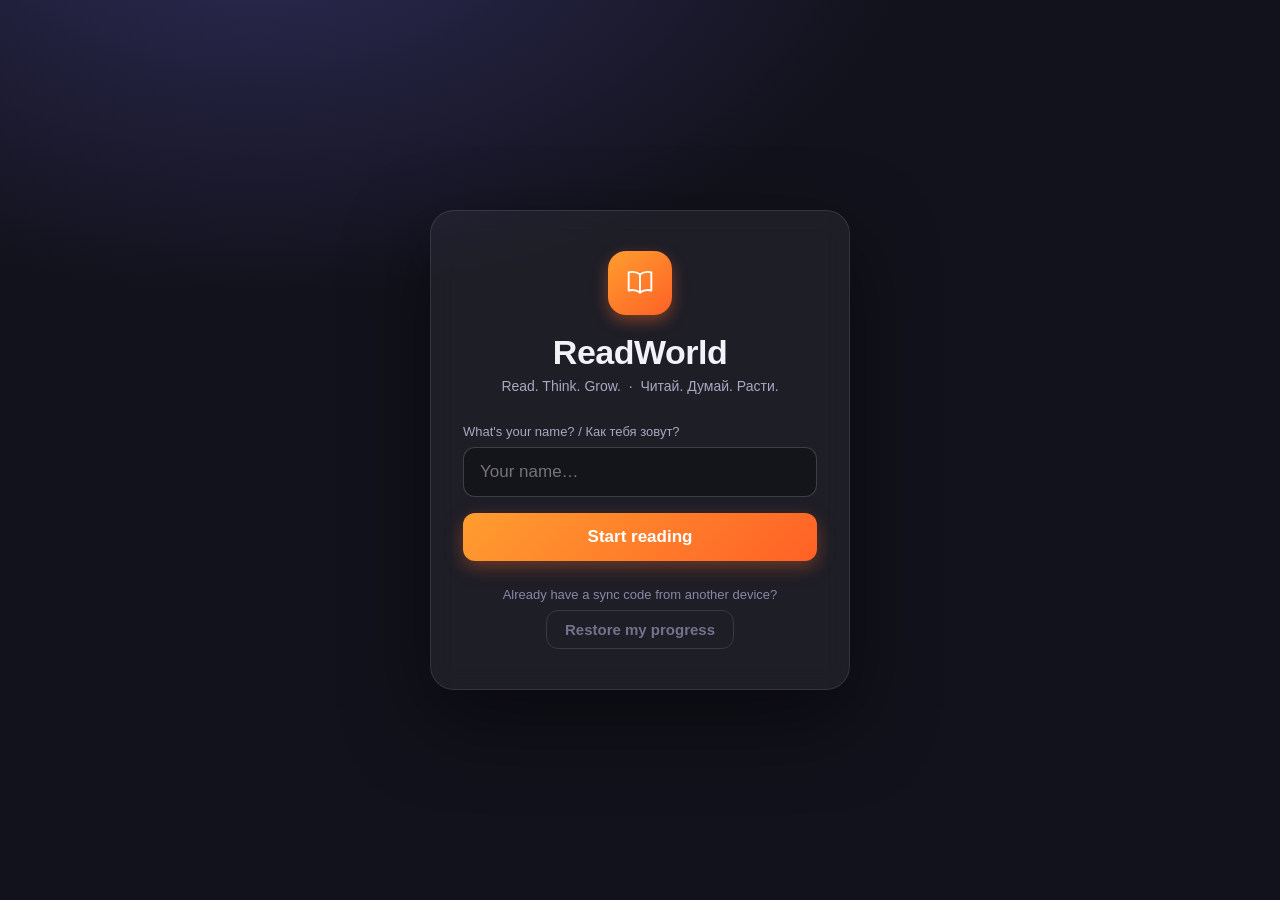
==== docs/index.html @ df469589 "Add full-length unabridged classics and refine chapter-list design - Import three complete public-do" ====
<!DOCTYPE html>
<html lang="en">
<head>
<meta charset="UTF-8">
<meta name="viewport" content="width=device-width, initial-scale=1.0, viewport-fit=cover">
<meta name="theme-color" content="#14141f">
<title>ReadWorld — Read. Think. Grow.</title>
<meta name="description" content="A reading platform for young readers with built-in comprehension questions. English & Russian, Years 4–9.">

<!-- App icons -->
<link rel="icon" type="image/svg+xml" href="favicon.svg">
<link rel="icon" type="image/png" sizes="32x32" href="favicon-32.png">
<link rel="apple-touch-icon" href="apple-touch-icon.png">
<link rel="manifest" href="manifest.webmanifest">

<!-- Add to Home Screen (iOS + Android) -->
<meta name="apple-mobile-web-app-capable" content="yes">
<meta name="mobile-web-app-capable" content="yes">
<meta name="apple-mobile-web-app-status-bar-style" content="black-translucent">
<meta name="apple-mobile-web-app-title" content="ReadWorld">
<meta name="application-name" content="ReadWorld">

<!-- Share preview (Open Graph + Twitter) -->
<meta property="og:type" content="website">
<meta property="og:site_name" content="ReadWorld">
<meta property="og:title" content="ReadWorld — Read. Think. Grow.">
<meta property="og:description" content="A reading platform with comprehension questions. English & Russian, Years 4–9.">
<meta property="og:url" content="https://erdanthecoder.github.io/world/">
<meta property="og:image" content="https://erdanthecoder.github.io/world/og-image.png">
<meta property="og:image:width" content="1200">
<meta property="og:image:height" content="630">
<meta name="twitter:card" content="summary_large_image">
<meta name="twitter:title" content="ReadWorld — Read. Think. Grow.">
<meta name="twitter:description" content="A reading platform with comprehension questions. English & Russian, Years 4–9.">
<meta name="twitter:image" content="https://erdanthecoder.github.io/world/og-image.png">

<link rel="stylesheet" href="css/app.css">
</head>
<body>

<!-- ===================== WELCOME / PROFILE ===================== -->
<div id="welcome-screen" class="screen hidden">
  <div class="welcome-card">
    <div class="brand-mark brand-mark-lg" aria-hidden="true">
      <svg viewBox="0 0 48 48" fill="none" stroke="currentColor" stroke-width="2.4" stroke-linecap="round" stroke-linejoin="round">
        <path d="M24 13c-2.7-1.9-6.2-3-9.7-3-1.8 0-3.4.2-4.6.6v22.9c1.2-.4 2.8-.6 4.6-.6 3.5 0 7 1.1 9.7 3"/>
        <path d="M24 13c2.7-1.9 6.2-3 9.7-3 1.8 0 3.4.2 4.6.6v22.9c-1.2-.4-2.8-.6-4.6-.6-3.5 0-7 1.1-9.7 3"/>
        <path d="M24 13v22.9"/>
      </svg>
    </div>
    <h1>ReadWorld</h1>
    <p class="welcome-tag">Read. Think. Grow. &nbsp;·&nbsp; Читай. Думай. Расти.</p>
    <label class="field-label" for="profile-name">What's your name? / Как тебя зовут?</label>
    <input id="profile-name" type="text" maxlength="24" placeholder="Your name…" autocomplete="off">
    <button id="btn-start" class="btn btn-primary btn-lg">Start reading</button>
    <div class="welcome-sync">
      <span>Already have a sync code from another device?</span>
      <button id="btn-restore" class="btn btn-ghost">Restore my progress</button>
    </div>
  </div>
</div>

<!-- ===================== LIBRARY ===================== -->
<div id="library-screen" class="screen hidden">
  <header class="lib-header">
    <div class="lib-header-inner">
      <div class="lib-brand">
        <span class="brand-mark" aria-hidden="true">
          <svg viewBox="0 0 48 48" fill="none" stroke="currentColor" stroke-width="2.6" stroke-linecap="round" stroke-linejoin="round">
            <path d="M24 13c-2.7-1.9-6.2-3-9.7-3-1.8 0-3.4.2-4.6.6v22.9c1.2-.4 2.8-.6 4.6-.6 3.5 0 7 1.1 9.7 3"/>
            <path d="M24 13c2.7-1.9 6.2-3 9.7-3 1.8 0 3.4.2 4.6.6v22.9c-1.2-.4-2.8-.6-4.6-.6-3.5 0-7 1.1-9.7 3"/>
            <path d="M24 13v22.9"/>
          </svg>
        </span>
        <div>
          <div class="lib-title">ReadWorld</div>
          <div class="lib-sub" id="lib-greeting">Hello!</div>
        </div>
      </div>
      <div class="lib-actions">
        <button id="btn-stats" class="icon-btn" title="My progress" aria-label="My progress">
          <svg viewBox="0 0 24 24" fill="none" stroke="currentColor" stroke-width="1.8" stroke-linecap="round" stroke-linejoin="round"><circle cx="12" cy="9" r="6"/><path d="M8.4 14.3 7 22l5-2.8L17 22l-1.4-7.7"/></svg>
        </button>
        <button id="btn-sync" class="icon-btn" title="Sync across devices" aria-label="Sync across devices">
          <svg viewBox="0 0 24 24" fill="none" stroke="currentColor" stroke-width="1.8" stroke-linecap="round" stroke-linejoin="round"><path d="M20 11a8 8 0 0 0-14.3-4.6L3 9"/><path d="M4 13a8 8 0 0 0 14.3 4.6L21 15"/><path d="M3 4v5h5"/><path d="M21 20v-5h-5"/></svg>
        </button>
        <button id="btn-profile" class="icon-btn" title="Profile" aria-label="Profile">
          <svg viewBox="0 0 24 24" fill="none" stroke="currentColor" stroke-width="1.8" stroke-linecap="round" stroke-linejoin="round"><circle cx="12" cy="8" r="4"/><path d="M5 21v-1a7 7 0 0 1 14 0v1"/></svg>
        </button>
      </div>
    </div>
    <div class="lib-search-row">
      <span class="search-ic" aria-hidden="true">
        <svg viewBox="0 0 24 24" fill="none" stroke="currentColor" stroke-width="1.8" stroke-linecap="round" stroke-linejoin="round"><circle cx="11" cy="11" r="7"/><path d="m21 21-4.3-4.3"/></svg>
      </span>
      <input id="lib-search" type="search" placeholder="Search books… / Поиск книг…">
    </div>
    <nav class="lib-filters" id="lib-filters">
      <button class="chip active" data-filter="all">All books</button>
      <button class="chip" data-filter="continue">Continue</button>
      <button class="chip" data-filter="en">English</button>
      <button class="chip" data-filter="ru">Русский</button>
      <button class="chip" data-filter="science">Science</button>
      <button class="chip" data-filter="maths">Maths</button>
      <button class="chip" data-filter="fiction">Stories</button>
    </nav>
    <nav class="lib-filters lib-years" id="lib-years">
      <button class="chip yr active" data-year="all">All years</button>
      <button class="chip yr" data-year="4">Year 4</button>
      <button class="chip yr" data-year="5">Year 5</button>
      <button class="chip yr" data-year="6">Year 6</button>
      <button class="chip yr" data-year="7">Year 7</button>
      <button class="chip yr" data-year="8">Year 8</button>
      <button class="chip yr" data-year="9">Year 9</button>
    </nav>
  </header>
  <main id="lib-shelves" class="lib-shelves"></main>
  <footer class="lib-footer">ReadWorld · A family reading project · Classic texts presented as adapted graded-reader editions</footer>
</div>

<!-- ===================== BOOK DETAILS ===================== -->
<div id="detail-screen" class="screen hidden">
  <div class="detail-wrap">
    <button class="btn btn-ghost detail-back" id="btn-detail-back">
      <svg viewBox="0 0 24 24" fill="none" stroke="currentColor" stroke-width="1.9" stroke-linecap="round" stroke-linejoin="round"><path d="M15 5l-7 7 7 7"/></svg>
      Library
    </button>
    <div class="detail-card" id="detail-card"></div>
  </div>
</div>

<!-- ===================== READER ===================== -->
<div id="reader-screen" class="screen hidden">
  <header class="reader-top" id="reader-top">
    <button class="icon-btn" id="btn-reader-back" title="Back to library" aria-label="Back to library">
      <svg viewBox="0 0 24 24" fill="none" stroke="currentColor" stroke-width="1.9" stroke-linecap="round" stroke-linejoin="round"><path d="M15 5l-7 7 7 7"/></svg>
    </button>
    <div class="reader-book-title" id="reader-book-title"></div>
    <div class="reader-top-actions">
      <button class="icon-btn" id="btn-notes" title="Notes & highlights" aria-label="Notes and highlights">
        <svg viewBox="0 0 24 24" fill="none" stroke="currentColor" stroke-width="1.8" stroke-linecap="round" stroke-linejoin="round"><path d="M12 20h9"/><path d="M16.5 3.5a2.1 2.1 0 0 1 3 3L7 19l-4 1 1-4Z"/></svg>
        <span class="note-count hidden" id="note-count">0</span>
      </button>
      <button class="icon-btn" id="btn-toc" title="Contents" aria-label="Contents">
        <svg viewBox="0 0 24 24" fill="none" stroke="currentColor" stroke-width="1.9" stroke-linecap="round" stroke-linejoin="round"><path d="M4 7h16M4 12h16M4 17h16"/></svg>
      </button>
      <button class="icon-btn" id="btn-settings" title="Display settings" aria-label="Display settings"><span class="aa-glyph">Aa</span></button>
    </div>
  </header>

  <div class="reader-stage" id="reader-stage">
    <div class="reader-viewport" id="reader-viewport">
      <div class="reader-content" id="reader-content"></div>
    </div>
    <div class="sel-toolbar hidden" id="sel-toolbar">
      <button data-sel="highlight"><svg viewBox="0 0 24 24" fill="none" stroke="currentColor" stroke-width="1.9" stroke-linecap="round" stroke-linejoin="round"><path d="M4 20h16"/><path d="m6 16 8-8 4 4-8 8H6Z"/><path d="m12 6 3-3 4 4-3 3"/></svg>Highlight</button>
      <button data-sel="note"><svg viewBox="0 0 24 24" fill="none" stroke="currentColor" stroke-width="1.9" stroke-linecap="round" stroke-linejoin="round"><path d="M12 20h9"/><path d="M16.5 3.5a2.1 2.1 0 0 1 3 3L7 19l-4 1 1-4Z"/></svg>Add note</button>
    </div>
  </div>

  <footer class="reader-bottom" id="reader-bottom">
    <div class="reader-progressbar"><div class="reader-progress-fill" id="reader-progress-fill"></div></div>
    <div class="reader-meta">
      <span id="reader-chapter-label"></span>
      <span id="reader-page-label"></span>
      <span id="reader-percent-label"></span>
    </div>
  </footer>

  <!-- TOC drawer -->
  <div class="drawer-backdrop hidden" id="toc-backdrop"></div>
  <aside class="toc-drawer hidden" id="toc-drawer">
    <div class="toc-head">Contents · Оглавление</div>
    <div id="toc-list"></div>
  </aside>

  <!-- Notes drawer -->
  <div class="drawer-backdrop hidden" id="notes-backdrop"></div>
  <aside class="notes-drawer hidden" id="notes-drawer">
    <div class="toc-head">Notes &amp; highlights</div>
    <div id="notes-list"></div>
  </aside>

  <!-- Display settings popover -->
  <div class="settings-pop hidden" id="settings-pop">
    <div class="set-row">
      <span class="set-label">Font size</span>
      <div class="set-controls">
        <button class="set-btn" data-act="font-">A−</button>
        <button class="set-btn" data-act="font+">A+</button>
      </div>
    </div>
    <div class="set-row">
      <span class="set-label">Line spacing</span>
      <div class="set-controls">
        <button class="set-btn" data-act="line-">−</button>
        <button class="set-btn" data-act="line+">+</button>
      </div>
    </div>
    <div class="set-row">
      <span class="set-label">Font</span>
      <div class="set-controls">
        <button class="set-btn" data-act="serif">Serif</button>
        <button class="set-btn" data-act="sans">Sans</button>
      </div>
    </div>
    <div class="set-row">
      <span class="set-label">Theme</span>
      <div class="set-controls">
        <button class="theme-dot theme-light" data-act="th-light" title="Light" aria-label="Light theme"></button>
        <button class="theme-dot theme-sepia" data-act="th-sepia" title="Sepia" aria-label="Sepia theme"></button>
        <button class="theme-dot theme-dark" data-act="th-dark" title="Dark" aria-label="Dark theme"></button>
      </div>
    </div>
  </div>
</div>

<!-- ===================== QUIZ ===================== -->
<div id="quiz-overlay" class="overlay hidden">
  <div class="quiz-card" id="quiz-card"></div>
</div>

<!-- ===================== GENERIC MODAL ===================== -->
<div id="modal-overlay" class="overlay hidden">
  <div class="modal-card" id="modal-card"></div>
</div>

<div id="toast" class="toast hidden"></div>

<script src="js/data/en_science.js"></script>
<script src="js/data/en_maths.js"></script>
<script src="js/data/en_fiction.js"></script>
<script src="js/data/en_classics_full.js"></script>
<script src="js/data/ru_fiction.js"></script>
<script src="js/data/ru_edu.js"></script>
<script src="js/app.js"></script>
</body>
</html>
---- docs/css/app.css ----
/* ============================================================
   ReadWorld — Kindle-style reading platform
   ============================================================ */
* { margin: 0; padding: 0; box-sizing: border-box; }
html, body { height: 100%; }
body {
  font-family: -apple-system, BlinkMacSystemFont, "Segoe UI", Roboto, "Helvetica Neue", Arial, sans-serif;
  background: #12121c;
  color: #1c1c28;
  -webkit-font-smoothing: antialiased;
  overflow-x: hidden;
}
button { font-family: inherit; cursor: pointer; }
input { font-family: inherit; }
.hidden { display: none !important; }

.screen { min-height: 100vh; }

/* ---------- Buttons ---------- */
.btn {
  border: none; border-radius: 12px; padding: 10px 18px;
  font-size: 15px; font-weight: 600; transition: transform .12s, box-shadow .12s, background .12s;
}
.btn:active { transform: scale(.97); }
.btn-primary {
  background: linear-gradient(135deg, #ff9d2f, #ff6126);
  color: #fff; box-shadow: 0 6px 18px rgba(255, 110, 40, .35);
}
.btn-primary:hover { box-shadow: 0 8px 24px rgba(255,110,40,.5); }
.btn-lg { padding: 14px 28px; font-size: 17px; width: 100%; }
.btn-ghost {
  background: transparent; color: inherit; opacity: .8;
  border: 1px solid rgba(128,128,150,.35);
}
.btn-ghost:hover { opacity: 1; background: rgba(128,128,150,.12); }
.btn-icon { display: inline-flex; align-items: center; gap: 8px; }
.btn-icon .ic-play { display: inline-flex; width: 15px; height: 15px; }
.btn-icon .ic-play svg { width: 100%; height: 100%; }
.btn .ic-play svg { display: block; }
.detail-back { display: inline-flex; align-items: center; gap: 6px; }
.detail-back svg { width: 17px; height: 17px; }
.icon-btn {
  background: rgba(255,255,255,.08); border: 1px solid rgba(255,255,255,.1);
  color: inherit; width: 40px; height: 40px; border-radius: 12px;
  display: inline-flex; align-items: center; justify-content: center;
  transition: background .12s, border-color .12s;
}
.icon-btn:hover { background: rgba(255,255,255,.16); }
.icon-btn svg { width: 20px; height: 20px; }
.icon-btn .aa-glyph { font-size: 16px; font-weight: 700; letter-spacing: .5px; }

/* Brand mark */
.brand-mark {
  width: 42px; height: 42px; flex: 0 0 auto; border-radius: 12px;
  display: inline-flex; align-items: center; justify-content: center;
  background: linear-gradient(140deg, #ff9d2f, #ff6126); color: #fff;
  box-shadow: 0 6px 16px rgba(255,110,40,.4);
}
.brand-mark svg { width: 26px; height: 26px; }
.brand-mark-lg { width: 64px; height: 64px; border-radius: 18px; margin: 0 auto 18px; }
.brand-mark-lg svg { width: 38px; height: 38px; }

/* ============================================================
   WELCOME
   ============================================================ */
#welcome-screen {
  display: flex; align-items: center; justify-content: center;
  background: radial-gradient(1200px 700px at 20% -10%, #2d2b55 0%, #12121c 55%), #12121c;
  padding: 24px;
}
.welcome-card {
  width: 100%; max-width: 420px; text-align: center;
  background: rgba(255,255,255,.05); border: 1px solid rgba(255,255,255,.1);
  border-radius: 24px; padding: 40px 32px; color: #f2f2f7;
  backdrop-filter: blur(12px);
  box-shadow: 0 30px 80px rgba(0,0,0,.5);
}
.welcome-card h1 { font-size: 34px; letter-spacing: -.5px; margin-bottom: 6px; }
.welcome-tag { color: #a8a8c0; font-size: 14px; margin-bottom: 30px; }
.field-label { display: block; text-align: left; font-size: 13px; color: #a8a8c0; margin-bottom: 8px; }
#profile-name {
  width: 100%; padding: 14px 16px; border-radius: 12px; font-size: 17px;
  border: 1px solid rgba(255,255,255,.18); background: rgba(0,0,0,.3); color: #fff;
  margin-bottom: 16px; outline: none;
}
#profile-name:focus { border-color: #ff9d2f; }
.welcome-sync { margin-top: 26px; font-size: 13px; color: #8888a5; display: flex; flex-direction: column; gap: 8px; align-items: center; }

/* ============================================================
   LIBRARY
   ============================================================ */
#library-screen {
  background:
    radial-gradient(1100px 520px at 80% -8%, rgba(255,122,47,.16), transparent 60%),
    radial-gradient(900px 500px at 8% -6%, rgba(90,80,200,.20), transparent 55%),
    linear-gradient(180deg, #1a1a2e 0%, #101019 520px);
  color: #f2f2f7; padding-bottom: 48px; min-height: 100vh;
}
.lib-header { padding: 18px 20px 6px; max-width: 1100px; margin: 0 auto; }
.lib-header-inner { display: flex; align-items: center; justify-content: space-between; margin-bottom: 16px; }
.lib-brand { display: flex; align-items: center; gap: 12px; }
.lib-title { font-size: 22px; font-weight: 800; letter-spacing: -.4px; }
.lib-sub { font-size: 13px; color: #a0a0bd; }
.lib-actions { display: flex; gap: 8px; }
.lib-search-row { position: relative; margin-bottom: 14px; }
.search-ic { position: absolute; left: 15px; top: 50%; transform: translateY(-50%); color: #8686a2; display: inline-flex; pointer-events: none; }
.search-ic svg { width: 18px; height: 18px; }
#lib-search {
  width: 100%; padding: 12px 18px 12px 42px; border-radius: 14px; font-size: 15px;
  border: 1px solid rgba(255,255,255,.12); background: rgba(255,255,255,.07); color: #fff; outline: none;
}
#lib-search:focus { border-color: rgba(255,140,70,.6); background: rgba(255,255,255,.1); }
#lib-search::placeholder { color: #8686a2; }
.lib-filters { display: flex; gap: 8px; overflow-x: auto; padding-bottom: 8px; scrollbar-width: none; }
.lib-filters::-webkit-scrollbar { display: none; }
.chip {
  flex: 0 0 auto; padding: 8px 15px; border-radius: 999px; font-size: 13.5px; font-weight: 600;
  background: rgba(255,255,255,.08); color: #c9c9dd; border: 1px solid rgba(255,255,255,.1);
  transition: all .12s;
}
.chip:hover { background: rgba(255,255,255,.14); }
.chip.active { background: #ff7a2f; color: #fff; border-color: #ff7a2f; }
.chip.yr { padding: 6px 12px; font-size: 12.5px; }

.lib-shelves { max-width: 1100px; margin: 0 auto; padding: 10px 20px; }
.shelf { margin-bottom: 36px; animation: shelfRise .5s cubic-bezier(.2,.7,.3,1) both; }
@keyframes shelfRise { from { opacity: 0; transform: translateY(16px); } to { opacity: 1; transform: none; } }
@media (prefers-reduced-motion: reduce) { .shelf { animation: none; } }
.shelf-title { font-size: 17px; font-weight: 700; margin-bottom: 15px; display: flex; align-items: center; gap: 9px; color: #ececf5; letter-spacing: -.2px; }
.shelf-accent { width: 4px; height: 17px; border-radius: 3px; background: linear-gradient(180deg,#ff9d2f,#ff6126); flex: 0 0 auto; }
.shelf-count { font-size: 12px; color: #8686a2; font-weight: 500; }
.shelf-grid {
  display: grid; grid-template-columns: repeat(auto-fill, minmax(150px, 1fr)); gap: 20px;
}
.book-card {
  background: transparent; border: none; text-align: left; color: inherit;
  display: flex; flex-direction: column; gap: 9px; padding: 0;
  transition: transform .18s cubic-bezier(.2,.7,.3,1);
}
.book-card:hover { transform: translateY(-6px); }
.book-cover {
  aspect-ratio: 2 / 3; border-radius: 4px 13px 13px 4px; position: relative; overflow: hidden;
  background: linear-gradient(155deg, var(--c1), var(--c2));
  box-shadow: 0 14px 30px rgba(0,0,0,.5), inset 3px 0 7px rgba(255,255,255,.16), inset -2px 0 8px rgba(0,0,0,.32);
  color: #fff; transition: box-shadow .18s;
}
.book-card:hover .book-cover { box-shadow: 0 22px 42px rgba(0,0,0,.6), 0 0 0 1px rgba(255,255,255,.08), inset 3px 0 7px rgba(255,255,255,.18), inset -2px 0 8px rgba(0,0,0,.32); }
/* woven-cloth texture + top sheen give the covers depth */
.cover-texture {
  position: absolute; inset: 0; pointer-events: none; opacity: .5;
  background-image:
    repeating-linear-gradient(135deg, rgba(255,255,255,.05) 0 1px, transparent 1px 4px),
    repeating-linear-gradient(45deg, rgba(0,0,0,.05) 0 1px, transparent 1px 4px);
  mix-blend-mode: overlay;
}
.cover-sheen {
  position: absolute; inset: 0; pointer-events: none;
  background: radial-gradient(120% 60% at 15% 0%, rgba(255,255,255,.28), transparent 55%);
}
/* spine shadow line */
.cover-spine { position: absolute; left: 8px; top: 0; bottom: 0; width: 1px; background: rgba(0,0,0,.32); box-shadow: 1px 0 0 rgba(255,255,255,.08); z-index: 1; }
/* large faint watermark initial */
.cover-watermark {
  position: absolute; right: -6px; bottom: -22px; font-family: Georgia, "Times New Roman", serif;
  font-size: 130px; line-height: 1; font-weight: 700; color: rgba(255,255,255,.08);
  pointer-events: none; user-select: none;
}
.cover-body {
  position: absolute; inset: 0; padding: 16px 15px 14px 20px;
  display: flex; flex-direction: column;
}
.cover-kicker {
  font-size: 8.5px; font-weight: 700; letter-spacing: 1.3px; text-transform: uppercase;
  color: rgba(255,255,255,.82);
}
.cover-heading {
  margin-top: auto; margin-bottom: auto; display: flex; flex-direction: column; align-items: flex-start;
}
.cover-rule { width: 26px; height: 2px; background: rgba(255,255,255,.6); margin: 9px 0; }
.cover-title {
  font-family: Georgia, "Times New Roman", "Noto Serif", serif; font-weight: 700;
  font-size: 15px; line-height: 1.22; color: #fff; text-shadow: 0 1px 3px rgba(0,0,0,.3);
  letter-spacing: .1px; overflow-wrap: anywhere; hyphens: auto;
}
.cover-author { font-size: 10px; letter-spacing: .3px; color: rgba(255,255,255,.85); margin-top: 6px; text-transform: uppercase; }
.cover-imprint {
  font-size: 8px; font-weight: 700; letter-spacing: 2px; text-transform: uppercase;
  color: rgba(255,255,255,.55); text-align: left;
}

/* ---- cover style: BOLD (giant title, big watermark) ---- */
.cover-body.bold { justify-content: space-between; }
.cover-watermark.big { top: -34px; right: -12px; bottom: auto; font-size: 190px; color: rgba(255,255,255,.1); }
.cover-boldwrap { margin-top: auto; }
.cs-bold .cover-title { font-size: 19px; line-height: 1.1; letter-spacing: -.3px; }
.cs-bold .cover-author { margin-top: 8px; }

/* ---- cover style: BAND (Penguin-like centre label) ---- */
.cs-band .cover-band { position: absolute; inset: 0; display: flex; flex-direction: column; }
.cover-band-top { flex: 1; display: flex; align-items: flex-start; padding: 14px 16px; }
.cover-band-bot { flex: 1; display: flex; align-items: flex-end; padding: 14px 16px; }
.cover-band-mid {
  background: #f3ecdd; color: #2a2620; padding: 14px 16px;
  box-shadow: 0 8px 18px rgba(0,0,0,.28), 0 -1px 0 rgba(0,0,0,.15);
}
.cover-band-mid .cover-title { color: #2a2620; text-shadow: none; }
.cover-band-mid .cover-author { color: #7a6f5c; }

/* ---- cover style: FRAMED (inner hairline frame, centred) ---- */
.cover-frame { position: absolute; inset: 11px; border: 1.5px solid rgba(255,255,255,.5); border-radius: 4px; pointer-events: none; z-index: 2; }
.cover-body.framed { text-align: center; align-items: center; justify-content: center; padding: 26px 16px; }
.cover-body.framed .cover-kicker { position: absolute; top: 22px; left: 0; right: 0; }
.cover-body.framed .cover-imprint { position: absolute; bottom: 22px; left: 0; right: 0; text-align: center; }
.cover-body.framed .cover-heading { align-items: center; margin: 0; }
.cover-orn { width: 6px; height: 6px; border: 1.4px solid rgba(255,255,255,.75); transform: rotate(45deg); margin: 9px auto; display: block; }

.book-meta-line { display: flex; align-items: center; justify-content: space-between; gap: 6px; }
.book-name { font-size: 13px; font-weight: 600; color: #e8e8f2; line-height: 1.3; }
.book-progress-txt { font-size: 11.5px; color: #9a9ab5; display: flex; align-items: center; gap: 7px; flex-wrap: wrap; }
.len-chip { font-size: 10px; font-weight: 700; letter-spacing: .3px; padding: 2px 7px; border-radius: 999px; text-transform: uppercase; }
.len-quick { background: rgba(70,150,255,.16); color: #7db0ff; }
.len-short { background: rgba(60,190,120,.16); color: #5fd694; }
.len-long { background: rgba(255,120,60,.18); color: #ff9d5a; }
.tag-len { background: rgba(255,120,60,.16) !important; color: #ff9d5a !important; }
.shelf-sub { font-size: 12px; font-weight: 500; color: #7f7f9a; font-style: italic; }
.dch-count { font-size: 12px; font-weight: 600; color: #8686a2; margin-left: 4px; }
.book-bar { height: 4px; border-radius: 4px; background: rgba(255,255,255,.12); overflow: hidden; }
.book-bar-fill { height: 100%; border-radius: 4px; background: linear-gradient(90deg,#ff9d2f,#ff6126); }
.lib-empty { text-align: center; color: #8686a2; padding: 60px 20px; font-size: 15px; }
.lib-footer { text-align: center; color: #6a6a85; font-size: 12px; padding: 20px; max-width: 1100px; margin: 0 auto; }

/* ---------- Home hero + stats ---------- */
.home-head { margin-bottom: 30px; animation: shelfRise .5s cubic-bezier(.2,.7,.3,1) both; }
.home-hero {
  position: relative; display: flex; gap: 26px; align-items: center;
  padding: 24px; border-radius: 24px; margin-bottom: 18px; overflow: hidden;
  background: linear-gradient(120deg, rgba(255,255,255,.09), rgba(255,255,255,.03));
  border: 1px solid rgba(255,255,255,.12);
  box-shadow: 0 24px 60px rgba(0,0,0,.4);
}
.home-hero::before {
  content: ""; position: absolute; right: -80px; top: -80px; width: 320px; height: 320px;
  background: radial-gradient(circle, rgba(255,122,47,.35), transparent 66%); pointer-events: none;
}
.hero-cover { width: 128px; flex: 0 0 auto; position: relative; z-index: 1; }
.hero-cover .book-cover { width: 128px; box-shadow: 0 18px 40px rgba(0,0,0,.55); }
.hero-body { flex: 1; min-width: 0; position: relative; z-index: 1; }
.hero-eyebrow { font-size: 11.5px; font-weight: 800; letter-spacing: 2px; text-transform: uppercase; color: #ff9d5a; margin-bottom: 8px; }
.hero-title { font-family: Georgia, "Times New Roman", serif; font-size: 26px; line-height: 1.15; letter-spacing: -.4px; margin-bottom: 4px; text-wrap: balance; }
.hero-author { font-size: 13.5px; color: #b3b3cc; margin-bottom: 16px; }
.hero-progress { margin-bottom: 16px; max-width: 420px; }
.hero-bar { height: 6px; border-radius: 6px; background: rgba(255,255,255,.14); overflow: hidden; margin-bottom: 7px; }
.hero-bar-fill { height: 100%; border-radius: 6px; background: linear-gradient(90deg,#ff9d2f,#ff6126); box-shadow: 0 0 14px rgba(255,110,40,.6); }
.hero-meta { font-size: 12.5px; color: #9a9ab5; font-variant-numeric: tabular-nums; }
.hero-resume { box-shadow: 0 10px 26px rgba(255,110,40,.45); }

.stats-row { display: grid; grid-template-columns: repeat(4, 1fr); gap: 12px; }
.stat-pill {
  display: flex; align-items: center; gap: 12px; padding: 14px 16px; border-radius: 16px;
  background: rgba(255,255,255,.05); border: 1px solid rgba(255,255,255,.09);
}
.stat-ic { width: 38px; height: 38px; border-radius: 11px; flex: 0 0 auto; display: inline-flex; align-items: center; justify-content: center; }
.stat-ic svg { width: 20px; height: 20px; }
.sp-streak .stat-ic { background: rgba(255,120,60,.18); color: #ff8a44; }
.sp-level .stat-ic { background: rgba(150,110,255,.18); color: #b090ff; }
.sp-books .stat-ic { background: rgba(60,190,120,.16); color: #57d98e; }
.sp-acc .stat-ic { background: rgba(70,150,255,.16); color: #66a5ff; }
.stat-txt { display: flex; flex-direction: column; line-height: 1.15; min-width: 0; }
.stat-val { font-size: 20px; font-weight: 800; letter-spacing: -.4px; font-variant-numeric: tabular-nums; }
.stat-lbl { font-size: 11.5px; color: #9a9ab5; margin-top: 1px; white-space: nowrap; }

/* ============================================================
   DETAIL
   ============================================================ */
#detail-screen { background: linear-gradient(180deg,#1a1a2e,#12121c 400px); color: #f2f2f7; }
.detail-wrap { max-width: 760px; margin: 0 auto; padding: 20px; }
.detail-back { margin-bottom: 16px; color: #c9c9dd; }
.detail-card {
  background: rgba(255,255,255,.05); border: 1px solid rgba(255,255,255,.1);
  border-radius: 22px; padding: 30px; display: flex; gap: 28px; flex-wrap: wrap;
}
.detail-cover { width: 170px; flex: 0 0 auto; }
.detail-cover .book-cover { width: 170px; }
.detail-info { flex: 1; min-width: 240px; }
.detail-info h2 { font-size: 26px; letter-spacing: -.4px; margin-bottom: 4px; font-family: Georgia, serif; }
.detail-author { color: #a0a0bd; font-size: 14px; margin-bottom: 14px; }
.detail-tags { display: flex; gap: 8px; flex-wrap: wrap; margin-bottom: 16px; }
.tag { font-size: 12px; font-weight: 600; padding: 4px 10px; border-radius: 999px; background: rgba(255,255,255,.1); color: #d8d8e8; }
.detail-desc { font-size: 14.5px; line-height: 1.65; color: #c5c5da; margin-bottom: 22px; }
.detail-actions { display: flex; gap: 12px; flex-wrap: wrap; }
.detail-chapters { width: 100%; margin-top: 26px; border-top: 1px solid rgba(255,255,255,.1); padding-top: 18px; }
.detail-chapters h3 { font-size: 15px; margin-bottom: 12px; color: #ececf5; }
.dchap {
  display: flex; align-items: center; gap: 12px;
  padding: 11px 14px; border-radius: 12px; background: rgba(255,255,255,.05);
  margin-bottom: 8px; font-size: 14px; width: 100%; border: 1px solid transparent; color: #e2e2ef; text-align: left;
  transition: border-color .15s ease, background .15s ease, transform .15s ease;
}
.dchap:hover { border-color: rgba(255,255,255,.22); background: rgba(255,255,255,.08); transform: translateX(2px); }
.dchap .dchap-num {
  flex: 0 0 auto; width: 28px; height: 28px; border-radius: 8px;
  display: flex; align-items: center; justify-content: center;
  font-size: 12.5px; font-weight: 700; font-variant-numeric: tabular-nums;
  color: #cfd0e6; background: rgba(255,255,255,.06); border: 1px solid rgba(255,255,255,.09);
}
.dchap .dchap-title { flex: 1 1 auto; min-width: 0; overflow: hidden; text-overflow: ellipsis; white-space: nowrap; }
.dchap .dchap-state { font-size: 11.5px; color: #9a9ab5; flex: 0 0 auto; padding: 3px 9px; border-radius: 999px; background: rgba(255,255,255,.05); }
.dchap .dchap-state.has-q { color: #ffb877; background: rgba(255,150,60,.12); }
.dchap .dchap-state.has-w { color: #8fb8ff; background: rgba(90,150,255,.13); }
.dchap .dchap-state.done { color: #57d98e; background: rgba(70,210,130,.14); }

/* ============================================================
   READER  (theme-driven)
   ============================================================ */
#reader-screen {
  display: flex; flex-direction: column; height: 100vh; height: 100dvh;
  --paper: #fbf8f1; --ink: #2a2620; --faint: #8d8578; --accent: #b06e2c;
  background: var(--paper); color: var(--ink);
  transition: background .25s, color .25s;
}
#reader-screen.th-light { --paper: #ffffff; --ink: #222226; --faint: #8a8a95; --accent: #cc5c1e; }
#reader-screen.th-sepia { --paper: #f6ecd9; --ink: #453a26; --faint: #978a6f; --accent: #a35f1c; }
#reader-screen.th-dark  { --paper: #16161e; --ink: #cfcfd9; --faint: #6f6f82; --accent: #e08c3c; }

.reader-top {
  display: flex; align-items: center; gap: 12px; padding: 10px 14px;
  border-bottom: 1px solid color-mix(in srgb, var(--ink) 10%, transparent);
  flex: 0 0 auto; position: relative; z-index: 30; background: var(--paper);
}
.reader-top .icon-btn { background: color-mix(in srgb, var(--ink) 7%, transparent); border-color: color-mix(in srgb, var(--ink) 10%, transparent); color: var(--ink); }
.reader-book-title {
  flex: 1; text-align: center; font-size: 13.5px; font-weight: 600; color: var(--faint);
  white-space: nowrap; overflow: hidden; text-overflow: ellipsis;
}
.reader-top-actions { display: flex; gap: 8px; }

.reader-stage { flex: 1; position: relative; overflow: hidden; }
.reader-viewport { position: absolute; inset: 0; padding: 26px 8vw 20px; overflow: hidden; }
.reader-content {
  height: 100%;
  transition: transform .28s cubic-bezier(.25,.7,.3,1);
  font-family: Georgia, "Times New Roman", "Noto Serif", serif;
  font-size: 19px; line-height: 1.75;
}
.reader-content.sans { font-family: -apple-system, "Segoe UI", Roboto, Arial, sans-serif; }
.reader-content h2.chap-heading {
  font-size: 1.55em; line-height: 1.3; margin: 0 0 .4em; letter-spacing: -.3px;
}
.reader-content .chap-book { font-size: .72em; text-transform: uppercase; letter-spacing: 2px; color: var(--accent); font-weight: 700; margin-bottom: 1.4em; font-family: inherit; }
.reader-content p { margin: 0 0 1em; text-align: justify; hyphens: auto; -webkit-hyphens: auto; }
.reader-content p:first-of-type { text-indent: 0; }
.chap-end {
  margin-top: 2em; text-align: center; break-inside: avoid;
}
.chap-end .fleuron { display: flex; align-items: center; justify-content: center; gap: 10px; margin-bottom: 22px; }
.chap-end .fleuron span { width: 34px; height: 1px; background: color-mix(in srgb, var(--ink) 22%, transparent); }
.chap-end .fleuron .dot { width: 5px; height: 5px; background: none; border: 1px solid var(--accent); transform: rotate(45deg); }
.btn-chap-quiz {
  background: var(--accent); color: #fff; border: none; padding: 13px 28px;
  border-radius: 12px; font-size: 15.5px; font-weight: 700; box-shadow: 0 6px 16px color-mix(in srgb, var(--accent) 40%, transparent);
  transition: transform .12s, box-shadow .12s;
}
.btn-chap-quiz:hover { transform: translateY(-1px); box-shadow: 0 9px 22px color-mix(in srgb, var(--accent) 45%, transparent); }
.chap-end .quiz-done-note { font-size: 14px; color: var(--faint); margin-top: 12px; }
.chap-end .quiz-done-note a { color: var(--accent); text-decoration: none; font-weight: 600; }
.chap-end .quiz-done-note a:hover { text-decoration: underline; }

/* highlights */
.reader-content mark.hl {
  background: color-mix(in srgb, var(--accent) 30%, transparent);
  color: inherit; border-radius: 3px; padding: 0 1px; cursor: pointer;
  box-decoration-break: clone; -webkit-box-decoration-break: clone;
}
.reader-content mark.hl.has-note { border-bottom: 2px solid var(--accent); }

/* selection toolbar */
.sel-toolbar {
  position: absolute; z-index: 25; display: flex; gap: 2px; padding: 4px;
  background: #26262e; border: 1px solid rgba(255,255,255,.12); border-radius: 12px;
  box-shadow: 0 10px 28px rgba(0,0,0,.45);
}
.sel-toolbar button {
  display: inline-flex; align-items: center; gap: 6px; background: none; border: none;
  color: #f2f2f7; font-size: 13.5px; font-weight: 600; padding: 8px 12px; border-radius: 9px;
}
.sel-toolbar button:hover { background: rgba(255,255,255,.12); }
.sel-toolbar svg { width: 16px; height: 16px; }

/* notes count badge */
#btn-notes { position: relative; }
.note-count {
  position: absolute; top: -5px; right: -5px; min-width: 17px; height: 17px; padding: 0 4px;
  border-radius: 999px; background: #ff6126; color: #fff; font-size: 10.5px; font-weight: 800;
  display: inline-flex; align-items: center; justify-content: center; line-height: 1;
}

.reader-bottom { flex: 0 0 auto; padding: 0 8vw 12px; background: var(--paper); position: relative; z-index: 30; }
.reader-progressbar { height: 3px; border-radius: 3px; background: color-mix(in srgb, var(--ink) 10%, transparent); margin-bottom: 8px; overflow: hidden; }
.reader-progress-fill { height: 100%; background: var(--accent); border-radius: 3px; transition: width .3s; }
.reader-meta { display: flex; justify-content: space-between; font-size: 12px; color: var(--faint); }

/* TOC drawer */
.drawer-backdrop { position: fixed; inset: 0; background: rgba(0,0,0,.45); z-index: 40; }
.toc-drawer {
  position: fixed; top: 0; left: 0; bottom: 0; width: min(340px, 85vw); z-index: 41;
  background: var(--paper); color: var(--ink); box-shadow: 8px 0 30px rgba(0,0,0,.3);
  padding: 20px; overflow-y: auto; animation: slidein .22s ease;
}
@keyframes slidein { from { transform: translateX(-100%); } to { transform: translateX(0); } }
.toc-head { font-weight: 800; font-size: 16px; margin-bottom: 14px; }
.toc-item {
  display: flex; justify-content: space-between; align-items: center; gap: 8px; width: 100%;
  background: none; border: none; color: var(--ink); text-align: left;
  padding: 12px 10px; border-radius: 10px; font-size: 14.5px;
}
.toc-item:hover { background: color-mix(in srgb, var(--ink) 7%, transparent); }
.toc-item.current { background: color-mix(in srgb, var(--accent) 14%, transparent); font-weight: 700; }
.toc-state { font-size: 12px; color: var(--faint); flex: 0 0 auto; }
.toc-state.done { color: #2fa568; }

/* Notes drawer (right side) */
.notes-drawer {
  position: fixed; top: 0; right: 0; bottom: 0; width: min(360px, 88vw); z-index: 41;
  background: var(--paper); color: var(--ink); box-shadow: -8px 0 30px rgba(0,0,0,.3);
  padding: 20px; overflow-y: auto; animation: slideinR .22s ease;
}
@keyframes slideinR { from { transform: translateX(100%); } to { transform: translateX(0); } }
.notes-empty { color: var(--faint); font-size: 14px; line-height: 1.6; padding: 16px 4px; }
.note-item {
  position: relative; padding: 12px 34px 12px 12px; border-radius: 12px; margin-bottom: 10px;
  background: color-mix(in srgb, var(--ink) 5%, transparent); border: 1px solid color-mix(in srgb, var(--ink) 8%, transparent);
  cursor: pointer; transition: border-color .12s;
}
.note-item:hover { border-color: color-mix(in srgb, var(--accent) 45%, transparent); }
.note-item-ch { font-size: 11px; font-weight: 700; text-transform: uppercase; letter-spacing: .8px; color: var(--accent); margin-bottom: 6px; }
.note-item-note { font-size: 13.5px; line-height: 1.5; color: var(--ink); margin-top: 8px; }
.note-item-del {
  position: absolute; top: 8px; right: 8px; width: 26px; height: 26px; border-radius: 8px;
  background: none; border: none; color: var(--faint); display: inline-flex; align-items: center; justify-content: center;
}
.note-item-del:hover { background: color-mix(in srgb, var(--ink) 10%, transparent); color: #e0524d; }
.note-item-del svg { width: 15px; height: 15px; }
.note-quote {
  font-family: Georgia, serif; font-style: italic; font-size: 14.5px; line-height: 1.5;
  border-left: 3px solid var(--accent, #ff7a2f); padding: 2px 0 2px 12px; margin: 0; color: inherit;
}
.note-quote.sm { font-size: 13.5px; }
.notes-drawer .note-quote { color: var(--ink); }

/* Settings popover */
.settings-pop {
  position: absolute; top: 58px; right: 14px; z-index: 45; width: 270px;
  background: var(--paper); color: var(--ink); border-radius: 16px; padding: 16px;
  border: 1px solid color-mix(in srgb, var(--ink) 12%, transparent);
  box-shadow: 0 16px 40px rgba(0,0,0,.3);
}
.set-row { display: flex; align-items: center; justify-content: space-between; margin-bottom: 12px; }
.set-row:last-child { margin-bottom: 0; }
.set-label { font-size: 13.5px; font-weight: 600; color: var(--faint); }
.set-controls { display: flex; gap: 8px; }
.set-btn {
  background: color-mix(in srgb, var(--ink) 7%, transparent); color: var(--ink);
  border: 1px solid color-mix(in srgb, var(--ink) 12%, transparent);
  border-radius: 10px; padding: 7px 12px; font-size: 13.5px; font-weight: 700;
}
.theme-dot { width: 32px; height: 32px; border-radius: 50%; border: 2px solid color-mix(in srgb, var(--ink) 25%, transparent); }
.theme-light { background: #fff; } .theme-sepia { background: #f6ecd9; } .theme-dark { background: #16161e; }

/* ============================================================
   QUIZ
   ============================================================ */
.overlay {
  position: fixed; inset: 0; z-index: 100; background: rgba(10,10,18,.55);
  backdrop-filter: blur(6px);
  display: flex; align-items: center; justify-content: center; padding: 18px;
  animation: fadein .2s ease;
}
@keyframes fadein { from { opacity: 0; } to { opacity: 1; } }
.quiz-card, .modal-card {
  width: 100%; max-width: 520px; max-height: 88vh; overflow-y: auto;
  background: #fff; color: #24242e; border-radius: 22px; padding: 28px;
  box-shadow: 0 30px 80px rgba(0,0,0,.5); animation: popin .25s cubic-bezier(.3,1.4,.6,1);
}
@keyframes popin { from { transform: scale(.92); opacity: 0; } to { transform: scale(1); opacity: 1; } }
.quiz-eyebrow { font-size: 12px; text-transform: uppercase; letter-spacing: 2px; color: #ff7a2f; font-weight: 800; margin-bottom: 6px; }
.quiz-title { font-size: 21px; font-weight: 800; letter-spacing: -.3px; margin-bottom: 4px; }
.quiz-progress { font-size: 13px; color: #8a8a99; margin-bottom: 18px; }
.quiz-q { font-size: 17.5px; font-weight: 700; line-height: 1.45; margin-bottom: 18px; }
.quiz-opt {
  display: block; width: 100%; text-align: left; padding: 13px 16px; margin-bottom: 10px;
  border-radius: 14px; border: 2px solid #e6e6ee; background: #f7f7fb; color: #24242e;
  font-size: 15px; font-weight: 500; line-height: 1.4; transition: all .12s;
}
.quiz-opt:hover:not(:disabled) { border-color: #ffb37a; background: #fff7f0; }
.quiz-opt:disabled { cursor: default; }
.quiz-opt.correct { border-color: #2fa568; background: #e9f9f0; font-weight: 700; }
.quiz-opt.wrong { border-color: #e0524d; background: #fdeeee; }
.quiz-explain {
  border-left: 4px solid #9aa0ad; background: #f4f5f8; color: #4a4a58;
  padding: 12px 14px; border-radius: 0 12px 12px 0; font-size: 14px; line-height: 1.55; margin: 6px 0 16px;
}
.quiz-explain.ok { border-left-color: #2fa568; background: #edf9f2; color: #22664a; }
.quiz-explain.no { border-left-color: #e0524d; background: #fdf0ef; color: #7a3230; }
.quiz-actions { display: flex; gap: 10px; justify-content: flex-end; margin-top: 6px; flex-wrap: wrap; }
.quiz-result { text-align: center; padding: 10px 0; }
.quiz-result h3 { font-size: 23px; margin-bottom: 6px; }
.quiz-result p { color: #6d6d7e; font-size: 14.5px; margin-bottom: 20px; line-height: 1.5; }

/* score ring */
.score-ring {
  position: relative; width: 96px; height: 96px; border-radius: 50%; margin: 0 auto 14px;
  display: flex; align-items: center; justify-content: center;
  background: conic-gradient(var(--ring, #ff7a2f) var(--pct, 100%), #ececf2 0);
}
.score-ring::before {
  content: ""; position: absolute; width: 78px; height: 78px; border-radius: 50%; background: #fff;
}
.score-ring .score-frac { position: relative; font-size: 27px; font-weight: 800; color: #26262f; }
.score-ring .score-frac small { font-size: 14px; font-weight: 600; color: #9a9aa8; }
.score-ring.tier-gold { --ring: #f2a516; }
.score-ring.tier-good { --ring: #2fa568; }
.score-ring.tier-ok   { --ring: #ff7a2f; }
.score-ring.tier-low  { --ring: #c9ccd6; }

/* star row (SVG) */
.quiz-stars { display: flex; gap: 6px; justify-content: center; margin-bottom: 14px; }
.quiz-stars .star { width: 30px; height: 30px; }
.quiz-stars .star.on { fill: #f2a516; }
.quiz-stars .star.off { fill: #e4e5ea; }

.finish-badge {
  width: 72px; height: 72px; border-radius: 50%; margin: 0 auto 14px;
  display: flex; align-items: center; justify-content: center;
  background: linear-gradient(140deg,#ff9d2f,#ff6126); color: #fff;
}
.finish-badge svg { width: 38px; height: 38px; }

/* writing task */
.writing-prompt { font-size: 16px; font-weight: 600; line-height: 1.5; margin-bottom: 14px; color: #2a2a34; }
.quiz-card textarea {
  width: 100%; padding: 12px 14px; border-radius: 12px; border: 1.5px solid #d8d8e2;
  font-size: 15px; line-height: 1.55; resize: vertical; min-height: 120px; outline: none; font-family: inherit; color: #24242e;
}
.quiz-card textarea:focus { border-color: #ff7a2f; }
.writing-meta { display: flex; justify-content: space-between; align-items: center; font-size: 12.5px; color: #8a8a99; margin: 8px 2px 8px; gap: 10px; }
.writing-hint { font-style: italic; }
.writing-checking { font-size: 14px; color: #6d6d7e; padding: 12px 2px; }
.writing-result { text-align: center; padding-top: 4px; }
.writing-fb { font-size: 15px; line-height: 1.55; color: #33333e; margin: 6px 0 12px; }
.wf-line { text-align: left; font-size: 14px; line-height: 1.5; background: #f6f6fa; border-radius: 10px; padding: 10px 12px; margin-bottom: 8px; color: #44444f; }
.wf-good { border-left: 3px solid #2fa568; }
.wf-improve { border-left: 3px solid #ff9d2f; }

/* modal shared */
.modal-card h3 { font-size: 20px; margin-bottom: 10px; }
.modal-card p { font-size: 14.5px; line-height: 1.6; color: #55555f; margin-bottom: 14px; }
.modal-card input {
  width: 100%; padding: 12px 14px; border-radius: 12px; border: 1.5px solid #d8d8e2;
  font-size: 16px; margin-bottom: 14px; outline: none;
}
.modal-card input:focus { border-color: #ff7a2f; }
.modal-card textarea {
  width: 100%; padding: 12px 14px; border-radius: 12px; border: 1.5px solid #d8d8e2;
  font-size: 15px; line-height: 1.5; margin-bottom: 14px; outline: none; resize: vertical; min-height: 90px;
}
.modal-card textarea:focus { border-color: #ff7a2f; }
.modal-card .note-quote { color: #4a4a58; margin-bottom: 14px; }
.modal-card .note-body { font-size: 15px; line-height: 1.6; color: #33333e; margin-bottom: 16px; }
.modal-card .note-empty { font-size: 14px; color: #9a9aa8; margin-bottom: 16px; }
.modal-actions { display: flex; gap: 10px; justify-content: flex-end; flex-wrap: wrap; align-items: center; }
.sync-code-display {
  font-size: 30px; font-weight: 800; letter-spacing: 6px; text-align: center;
  background: #f4f4f9; border: 2px dashed #c9c9d8; border-radius: 14px; padding: 16px; margin-bottom: 14px;
  font-family: ui-monospace, Menlo, monospace; color: #2b2b38;
}
.stat-grid { display: grid; grid-template-columns: 1fr 1fr; gap: 12px; margin-bottom: 16px; }
.stat-box { background: #f6f6fa; border-radius: 14px; padding: 14px; text-align: center; }
.stat-box .v { font-size: 26px; font-weight: 800; color: #ff7a2f; }
.stat-box .l { font-size: 12px; color: #77778a; margin-top: 2px; }

.toast {
  position: fixed; bottom: 26px; left: 50%; transform: translateX(-50%);
  background: #24242e; color: #fff; padding: 12px 20px; border-radius: 999px;
  font-size: 14px; font-weight: 600; z-index: 200; box-shadow: 0 10px 30px rgba(0,0,0,.4);
  animation: toastin .25s ease;
}
@keyframes toastin { from { opacity: 0; transform: translate(-50%, 12px); } to { opacity: 1; transform: translate(-50%, 0); } }

/* ---------- Responsive ---------- */
@media (max-width: 640px) {
  .shelf-grid { grid-template-columns: repeat(auto-fill, minmax(118px, 1fr)); gap: 14px; }
  .reader-viewport { padding: 20px 6vw 14px; }
  .reader-content { font-size: 17px; }
  .detail-card { padding: 22px; }
  .quiz-card, .modal-card { padding: 22px; }
  .home-hero { flex-direction: column; align-items: flex-start; gap: 18px; padding: 18px; }
  .hero-cover, .hero-cover .book-cover { width: 108px; }
  .hero-title { font-size: 22px; }
  .hero-resume { width: 100%; justify-content: center; }
  .stats-row { grid-template-columns: 1fr 1fr; }
  .stat-val { font-size: 18px; }
}
@media (min-width: 900px) {
  .reader-viewport { padding: 40px 12vw 24px; max-width: 1100px; margin: 0 auto; position: absolute; left: 0; right: 0; }
}
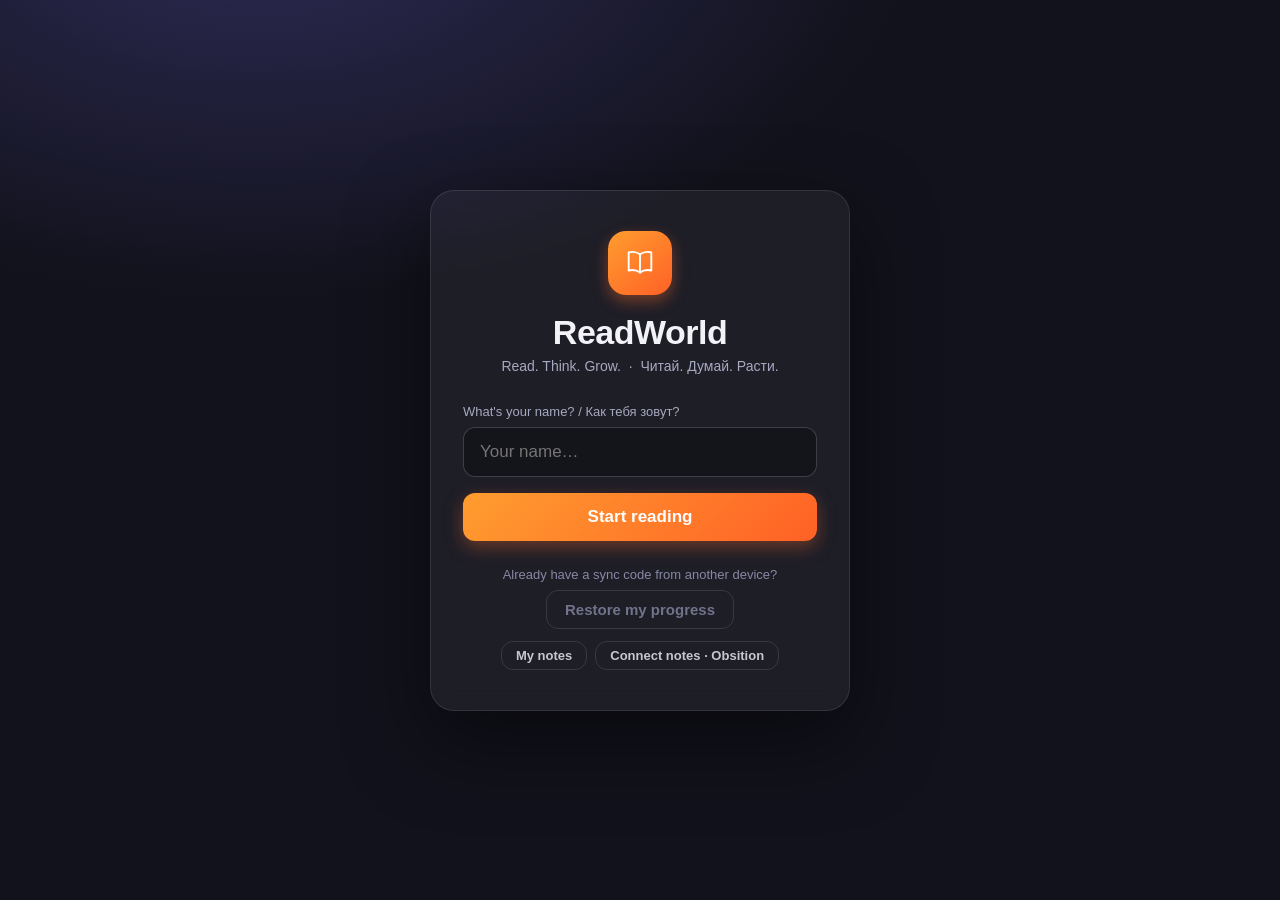
==== commit 6e04f1ab: "Consolidate notes into one "ReadWorld Notes" file + start-screen access Rework the notes model to ma" ====
--- a/docs/index.html
+++ b/docs/index.html
@@ -56,6 +56,10 @@
     <div class="welcome-sync">
       <span>Already have a sync code from another device?</span>
       <button id="btn-restore" class="btn btn-ghost">Restore my progress</button>
+    </div>
+    <div class="welcome-notes">
+      <button id="btn-welcome-notes" class="btn btn-ghost btn-sm">My notes</button>
+      <button id="btn-welcome-obs" class="btn btn-ghost btn-sm">Connect notes · Obsition</button>
     </div>
   </div>
 </div>
@@ -177,7 +181,21 @@
   <!-- Notes drawer -->
   <div class="drawer-backdrop hidden" id="notes-backdrop"></div>
   <aside class="notes-drawer hidden" id="notes-drawer">
-    <div class="toc-head">Notes &amp; highlights</div>
+    <div class="toc-head">Notes &amp; highlights
+      <span class="nd-actions">
+        <button class="obs-link obs-link-alt" id="btn-allnotes" title="All my notes">All notes</button>
+        <button class="obs-link" id="btn-obsidian" title="Connect Obsition">Obsition</button>
+      </span>
+    </div>
+    <div class="book-note" id="book-note">
+      <label class="bn-label" id="bn-label">My note on this book</label>
+      <textarea id="bn-text" rows="5" placeholder="Write your thoughts about this book…"></textarea>
+      <div class="bn-foot">
+        <span class="bn-status" id="bn-status"></span>
+        <button class="btn btn-primary btn-sm" id="bn-save">Save</button>
+      </div>
+    </div>
+    <div class="notes-sub" id="notes-sub">Highlights</div>
     <div id="notes-list"></div>
   </aside>
 
@@ -232,6 +250,7 @@
 <script src="js/data/en_fiction.js"></script>
 <script src="js/data/en_classics_full.js"></script>
 <script src="js/data/ru_fiction.js"></script>
+<script src="js/data/ru_classics_full.js"></script>
 <script src="js/data/ru_edu.js"></script>
 <script src="js/app.js"></script>
 </body>
--- a/docs/css/app.css
+++ b/docs/css/app.css
@@ -145,6 +145,9 @@
   color: #fff; transition: box-shadow .18s;
 }
 .book-card:hover .book-cover { box-shadow: 0 22px 42px rgba(0,0,0,.6), 0 0 0 1px rgba(255,255,255,.08), inset 3px 0 7px rgba(255,255,255,.18), inset -2px 0 8px rgba(0,0,0,.32); }
+/* photographic (real cover-art) covers */
+.cover-photo { background: #12131a; }
+.cover-photo-img { position: absolute; inset: 0; width: 100%; height: 100%; object-fit: cover; display: block; }
 /* woven-cloth texture + top sheen give the covers depth */
 .cover-texture {
   position: absolute; inset: 0; pointer-events: none; opacity: .5;
@@ -309,6 +312,61 @@
 .dchap .dchap-state.has-w { color: #8fb8ff; background: rgba(90,150,255,.13); }
 .dchap .dchap-state.done { color: #57d98e; background: rgba(70,210,130,.14); }
 
+/* ---- book note + Obsition sync (notes drawer) ---- */
+.toc-head { display: flex; align-items: center; justify-content: space-between; gap: 8px; }
+.obs-link {
+  font-size: 11.5px; font-weight: 700; letter-spacing: .02em; cursor: pointer;
+  color: #b79cff; background: rgba(140,110,255,.14); border: 1px solid rgba(140,110,255,.28);
+  border-radius: 999px; padding: 3px 10px;
+}
+.obs-link:hover { background: rgba(140,110,255,.24); }
+.book-note { padding: 12px 14px 4px; }
+.bn-label { display: block; font-size: 12px; font-weight: 700; color: var(--faint); margin-bottom: 6px; letter-spacing: .02em; }
+#bn-text {
+  width: 100%; box-sizing: border-box; resize: vertical; min-height: 96px;
+  background: rgba(128,128,128,.10); border: 1px solid rgba(128,128,128,.30);
+  border-radius: 10px; color: var(--ink); padding: 10px 12px; font-size: 14px; line-height: 1.5;
+  font-family: inherit;
+}
+#bn-text::placeholder { color: var(--faint); }
+#bn-text:focus { outline: none; border-color: var(--accent); }
+.bn-foot { display: flex; align-items: center; justify-content: space-between; gap: 10px; margin: 8px 0 4px; min-height: 26px; }
+.bn-status { font-size: 11.5px; color: var(--faint); }
+.bn-status.ok { color: #1c9c53; } .bn-status.err { color: #d6413b; } .bn-status.wait { color: #b8860b; }
+#reader-screen.th-dark .bn-status.ok { color: #57d98e; } #reader-screen.th-dark .bn-status.err { color: #ff8f8f; } #reader-screen.th-dark .bn-status.wait { color: #ffd27a; }
+.btn-sm { padding: 6px 14px; font-size: 13px; }
+.notes-sub { padding: 6px 14px 2px; font-size: 12px; font-weight: 700; color: var(--faint); letter-spacing: .03em; text-transform: uppercase; }
+/* Obsition settings modal (lives inside the light modal card) */
+.obs-help { font-size: 13px; color: #55555f; line-height: 1.55; margin: 0 0 14px; }
+.obs-field { display: block; margin-bottom: 12px; }
+.obs-field span { display: block; font-size: 12px; color: #6a6a78; margin-bottom: 5px; }
+.obs-field input {
+  width: 100%; box-sizing: border-box; background: #fff; color: #1a1a22;
+  border: 1.5px solid #d8d8e2; border-radius: 10px;
+  padding: 10px 12px; font-size: 15px; font-family: inherit; margin: 0;
+}
+.obs-field input:focus { outline: none; border-color: #ff7a2f; }
+.obs-field input::placeholder { color: #a6a6b2; }
+.obs-tokenlink { display: inline-block; font-size: 12.5px; color: #7b41d6; margin: 2px 0 4px; text-decoration: none; font-weight: 600; }
+.obs-tokenlink:hover { text-decoration: underline; }
+.obs-result { font-size: 12.5px; margin-top: 10px; min-height: 16px; }
+.obs-result.ok { color: #1c9c53; } .obs-result.err { color: #d6413b; } .obs-result.wait { color: #b8860b; }
+/* welcome-screen notes/connect row */
+.welcome-notes { display: flex; gap: 8px; justify-content: center; margin-top: 12px; flex-wrap: wrap; }
+.nd-actions { display: inline-flex; gap: 6px; }
+.obs-link-alt { color: var(--accent, #b79cff); background: rgba(128,128,128,.12); border-color: rgba(128,128,128,.28); }
+/* consolidated ReadWorld Notes view (inside the light modal) */
+.an-synced { font-size: 12.5px; color: #1c9c53; margin: -4px 0 12px; }
+.allnotes { max-height: 56vh; overflow-y: auto; margin-bottom: 14px; text-align: left; }
+.an-book { padding: 12px 0; border-top: 1px solid #ececf2; }
+.an-book:first-child { border-top: none; }
+.an-title { font-weight: 700; font-size: 15px; color: #1a1a22; }
+.an-title span { font-weight: 400; color: #8a8a95; }
+.an-note { font-size: 14px; line-height: 1.55; color: #33333e; margin: 6px 0 4px; white-space: pre-wrap; }
+.an-hls { margin: 6px 0 0; padding-left: 18px; }
+.an-hls li { font-size: 13px; line-height: 1.5; color: #55555f; margin-bottom: 4px; }
+.an-hls li em { color: #7b41d6; font-style: normal; }
+
 /* ============================================================
    READER  (theme-driven)
    ============================================================ */
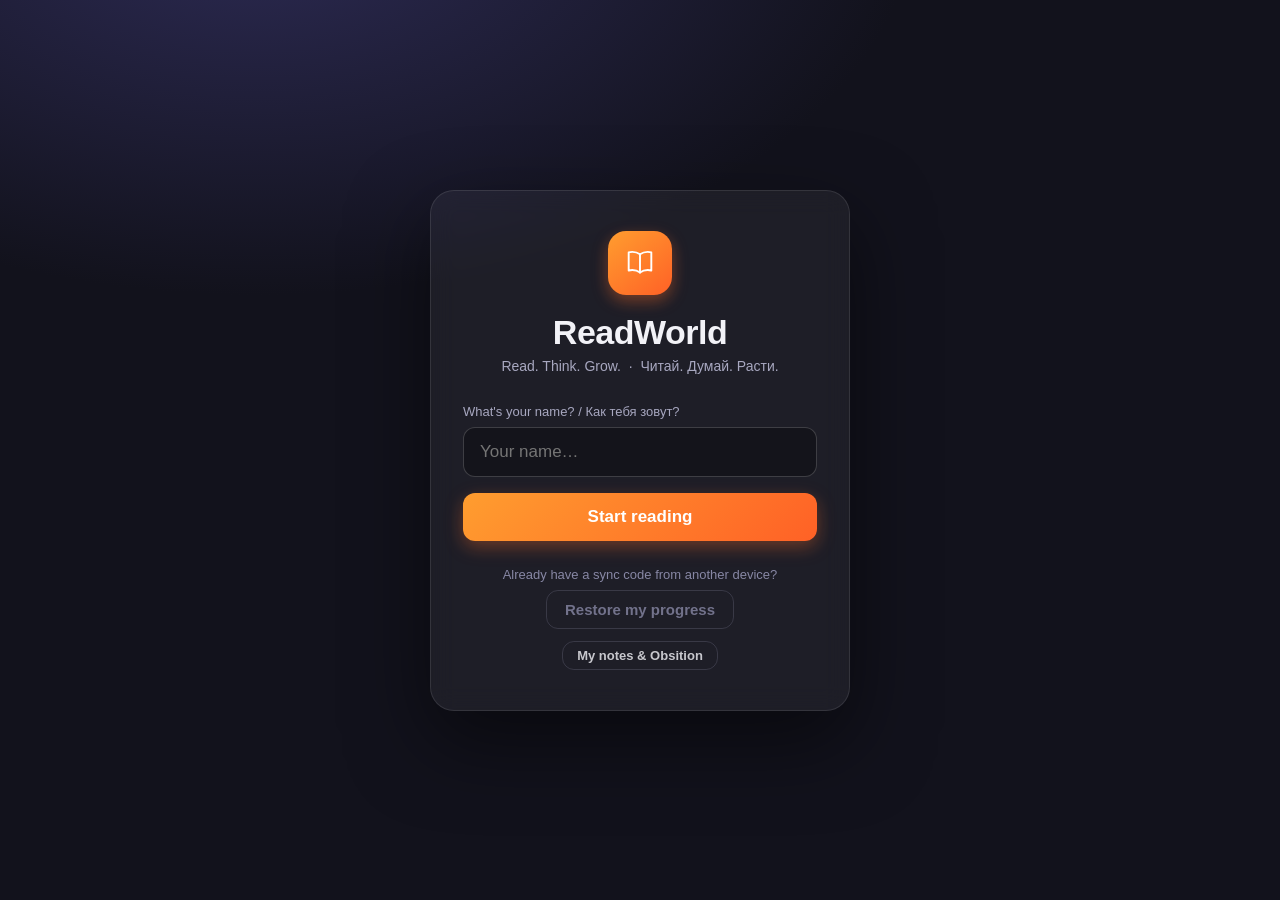
==== commit f8dadec3: "Remove token UI; show Obsition notes on each book - Delete the GitHub token connect flow entirely (b" ====
--- a/docs/index.html
+++ b/docs/index.html
@@ -58,8 +58,7 @@
       <button id="btn-restore" class="btn btn-ghost">Restore my progress</button>
     </div>
     <div class="welcome-notes">
-      <button id="btn-welcome-notes" class="btn btn-ghost btn-sm">My notes</button>
-      <button id="btn-welcome-obs" class="btn btn-ghost btn-sm">Connect notes · Obsition</button>
+      <button id="btn-welcome-notes" class="btn btn-ghost btn-sm">My notes &amp; Obsition</button>
     </div>
   </div>
 </div>
@@ -184,7 +183,6 @@
     <div class="toc-head">Notes &amp; highlights
       <span class="nd-actions">
         <button class="obs-link obs-link-alt" id="btn-allnotes" title="All my notes">All notes</button>
-        <button class="obs-link" id="btn-obsidian" title="Connect Obsition">Obsition</button>
       </span>
     </div>
     <div class="book-note" id="book-note">
@@ -195,6 +193,7 @@
         <button class="btn btn-primary btn-sm" id="bn-save">Save</button>
       </div>
     </div>
+    <div class="bn-shared hidden" id="bn-shared"></div>
     <div class="notes-sub" id="notes-sub">Highlights</div>
     <div id="notes-list"></div>
   </aside>
--- a/docs/css/app.css
+++ b/docs/css/app.css
@@ -336,6 +336,9 @@
 #reader-screen.th-dark .bn-status.ok { color: #57d98e; } #reader-screen.th-dark .bn-status.err { color: #ff8f8f; } #reader-screen.th-dark .bn-status.wait { color: #ffd27a; }
 .btn-sm { padding: 6px 14px; font-size: 13px; }
 .notes-sub { padding: 6px 14px 2px; font-size: 12px; font-weight: 700; color: var(--faint); letter-spacing: .03em; text-transform: uppercase; }
+.bn-shared { margin: 2px 14px 10px; padding: 10px 12px; background: rgba(140,110,255,.12); border-left: 3px solid #b79cff; border-radius: 8px; }
+.bn-shared-head { font-size: 11px; color: var(--faint); margin-bottom: 5px; text-transform: uppercase; letter-spacing: .03em; }
+.bn-shared p { font-size: 13.5px; line-height: 1.5; color: var(--ink); white-space: pre-wrap; margin: 0; }
 /* Obsition settings modal (lives inside the light modal card) */
 .obs-help { font-size: 13px; color: #55555f; line-height: 1.55; margin: 0 0 14px; }
 .obs-field { display: block; margin-bottom: 12px; }
@@ -366,6 +369,8 @@
 .an-hls { margin: 6px 0 0; padding-left: 18px; }
 .an-hls li { font-size: 13px; line-height: 1.5; color: #55555f; margin-bottom: 4px; }
 .an-hls li em { color: #7b41d6; font-style: normal; }
+.an-shared { background: rgba(140,110,255,.08); border-left: 3px solid #b79cff; padding: 6px 10px; border-radius: 6px; }
+.an-tag { display: inline-block; font-size: 10.5px; font-weight: 700; letter-spacing: .04em; text-transform: uppercase; color: #7b41d6; background: rgba(140,110,255,.16); border-radius: 999px; padding: 1px 7px; margin-right: 7px; vertical-align: 1px; }
 
 /* ============================================================
    READER  (theme-driven)
